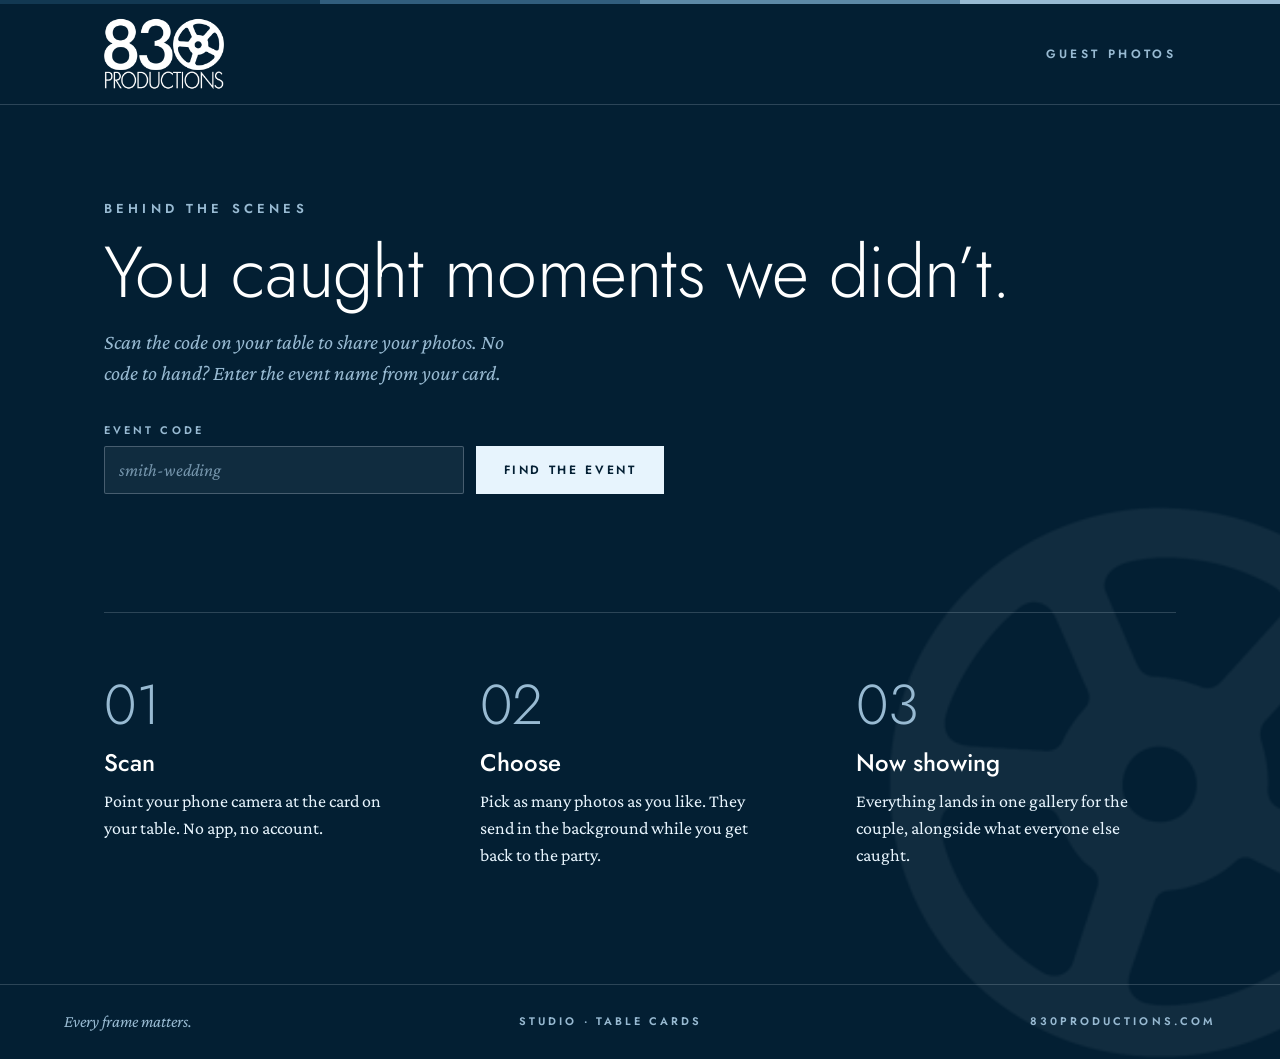
==== index.html @ 2537c4ef "Add files via upload" ====
<!doctype html>
<html lang="en">
<head>
<meta charset="utf-8">
<meta name="viewport" content="width=device-width, initial-scale=1, viewport-fit=cover">
<meta name="theme-color" content="#031F33">
<title>Guest photos · 830 Productions</title>
<meta name="description" content="Share the photos you took at the event. They go straight to the couple’s collection.">
<script>
  // A link like …/?event=smith-wedding goes straight to that event’s upload page.
  (function () {
    var e = new URLSearchParams(location.search).get('event');
    if (e) location.replace('upload.html?event=' + encodeURIComponent(e));
  })();
</script>
<link rel="icon" href="assets/reel-white.png">
<link rel="preconnect" href="https://fonts.googleapis.com">
<link rel="preconnect" href="https://fonts.gstatic.com" crossorigin>
<link rel="stylesheet" href="https://fonts.googleapis.com/css2?family=Jost:ital,wght@0,300;0,400;0,500;0,600;1,300;1,400&family=Crimson+Pro:ital,wght@0,400;0,600;1,400&display=swap">
<link rel="stylesheet" href="styles.css">
<style>
  .find { display: grid; grid-template-columns: minmax(0, 360px) auto; gap: 12px; align-items: end; margin-top: 36px; max-width: 560px; }
  .find .note { grid-column: 1 / -1; min-height: 1.4em; }
  @media (max-width: 520px) { .find { grid-template-columns: 1fr; } }

  .steps {
    display: grid; grid-template-columns: repeat(3, 1fr); gap: clamp(28px, 5vw, 56px);
    padding: clamp(36px, 6vw, 64px) 0 0; margin-top: clamp(20px, 4vw, 40px);
    border-top: 1px solid var(--border-on-dark); list-style: none; padding-left: 0;
  }
  .steps .num { font: 300 56px/1 var(--font-display); color: var(--haze); }
  .steps h2 { font: 500 24px/1.2 var(--font-display); color: var(--white); margin: 16px 0 10px; }
  .steps p { margin: 0; font-size: 18px; max-width: 30ch; }
  @media (max-width: 760px) {
    .steps { grid-template-columns: 1fr; }
    .steps li { display: grid; grid-template-columns: 72px 1fr; column-gap: 8px; align-items: start; }
    .steps .num { font-size: 44px; grid-row: span 2; }
    .steps h2 { margin-top: 6px; }
  }
</style>
</head>
<body>
<img class="reel-watermark" src="assets/reel-white.png" alt="">

<header class="site-header">
  <div class="stripe-bar" aria-hidden="true"><span></span><span></span><span></span><span></span></div>
  <div class="bar">
    <a class="brand" href="https://830productions.com"><img src="assets/logo-white.png" alt="830 Productions" width="120" height="72"></a>
    <nav class="site-nav" aria-label="Site"><span>Guest photos</span></nav>
  </div>
</header>

<main class="wrap">
  <section class="hero">
    <p class="eyebrow rise">Behind the scenes</p>
    <h1 class="title rise d1">You caught moments we didn’t.</h1>
    <p class="lede rise d2">Scan the code on your table to share your photos. No code to hand? Enter the event name from your card.</p>

    <form class="find rise d2" id="find" novalidate>
      <div class="field">
        <label for="code">Event code</label>
        <input id="code" name="event" placeholder="smith-wedding" autocapitalize="off" autocomplete="off" spellcheck="false" enterkeyhint="go">
      </div>
      <button class="btn" id="go" type="submit">Find the event</button>
      <p class="note" id="msg" role="status"></p>
    </form>
  </section>

  <ol class="steps" aria-label="How it works">
    <li>
      <div class="num" aria-hidden="true">01</div>
      <h2>Scan</h2>
      <p>Point your phone camera at the card on your table. No app, no account.</p>
    </li>
    <li>
      <div class="num" aria-hidden="true">02</div>
      <h2>Choose</h2>
      <p>Pick as many photos as you like. They send in the background while you get back to the party.</p>
    </li>
    <li>
      <div class="num" aria-hidden="true">03</div>
      <h2>Now showing</h2>
      <p>Everything lands in one gallery for the couple, alongside what everyone else caught.</p>
    </li>
  </ol>
</main>

<footer class="site-footer">
  <span class="tagline">Every frame matters.</span>
  <span><a href="qr.html">Studio · Table cards</a></span>
  <a href="https://830productions.com">830productions.com</a>
</footer>

<script src="config.js"></script>
<script src="site.js"></script>
<script>
(() => {
  const S = window.Site830;
  const form = document.getElementById('find'), input = document.getElementById('code');
  const msg = document.getElementById('msg'), go = document.getElementById('go');

  form.addEventListener('submit', async e => {
    e.preventDefault();
    const slug = S.slugify(input.value);
    if (!slug) { msg.textContent = 'Type the event name from your card.'; input.focus(); return; }
    go.disabled = true; msg.textContent = 'Looking for it…';
    try {
      const d = await S.api('info', slug);
      if (d.ok) { location.href = S.link('upload.html', slug); return; }
      msg.textContent = 'We couldn’t find that one. Check the spelling on your card.';
    } catch (err) {
      msg.textContent = 'That didn’t load. Check your signal and try again.';
    }
    go.disabled = false;
  });
})();
</script>
</body>
</html>
---- styles.css ----
/* 830 Productions — guest uploads.
   Tokens and component rules follow the 830 Productions Design System:
   six blues, square corners, flat surfaces, Futura for display, Minion for text. */

:root {
  color-scheme: dark;

  /* Palette */
  --midnight: #031F33; --harbor: #123852; --studio: #315D7D;
  --steel: #5D89A7; --haze: #98BAD2; --ice: #E7F4FD; --white: #FFFFFF;
  --midnight-70: rgba(3, 31, 51, .70);
  --midnight-90: rgba(3, 31, 51, .90);
  --ice-06: rgba(231, 244, 253, .06);
  --border-on-dark: rgba(231, 244, 253, .18);
  --border-field: rgba(231, 244, 253, .25);
  --border-subtle: rgba(3, 31, 51, .12);

  /* Type */
  --font-display: "Futura PT", Futura, Jost, "Century Gothic", Arial, sans-serif;
  --font-text: "Minion Pro", "Crimson Pro", Minion, Georgia, serif;
  --tracking-label: .32em;
  --tracking-button: .22em;

  /* Space */
  --gutter: clamp(20px, 5vw, 64px);
  --content-max: 1200px;

  /* Motion: calm, cinematic. Fades and cuts, no bounce. */
  --ease-cut: cubic-bezier(.2, 0, 0, 1);
  --ease-fade: cubic-bezier(.4, 0, .2, 1);
  --dur-fast: 140ms; --dur-base: 240ms; --dur-slow: 600ms; --dur-reel: 8s;
}

*, *::before, *::after { box-sizing: border-box; }
html { background: var(--midnight); -webkit-text-size-adjust: 100%; }
body {
  margin: 0; min-height: 100vh; min-height: 100dvh; display: flex; flex-direction: column;
  background: var(--midnight); color: var(--ice);
  font: 400 19px/1.5 var(--font-text);
  -webkit-font-smoothing: antialiased;
}
main { flex: 1; }
img { max-width: 100%; display: block; }
a { color: var(--haze); text-underline-offset: 3px; text-decoration-thickness: 1px; }
a:hover { color: var(--white); }
[hidden] { display: none !important; }
.visually-hidden {
  position: absolute; width: 1px; height: 1px; margin: -1px; padding: 0;
  overflow: hidden; clip-path: inset(50%); white-space: nowrap; border: 0;
}
:focus-visible { outline: 2px solid var(--steel); outline-offset: 3px; }

.wrap { width: 100%; max-width: var(--content-max); margin: 0 auto; padding: 0 var(--gutter); }

/* ---------- Header: Midnight bar with the four-step stripe bar on its top edge ---------- */
.stripe-bar { display: grid; grid-template-columns: repeat(4, 1fr); height: 4px; }
.stripe-bar span:nth-child(1) { background: var(--harbor); }
.stripe-bar span:nth-child(2) { background: var(--studio); }
.stripe-bar span:nth-child(3) { background: var(--steel); }
.stripe-bar span:nth-child(4) { background: var(--haze); }

.site-header { background: var(--midnight); border-bottom: 1px solid var(--border-on-dark); z-index: 20; position: relative; }
.site-header .bar {
  max-width: var(--content-max); margin: 0 auto; padding: 14px var(--gutter);
  display: flex; align-items: center; justify-content: space-between; gap: 20px;
}
.site-header .brand img { width: 120px; height: auto; } /* 120px is the minimum lockup size */
.site-nav { display: flex; align-items: center; gap: clamp(18px, 4vw, 36px); }
.site-nav a, .site-nav span {
  font: 600 12px/1 var(--font-display); letter-spacing: .28em; text-transform: uppercase;
  text-decoration: none; color: var(--haze); padding: 8px 0 6px; border-bottom: 2px solid transparent;
  transition: color var(--dur-fast) var(--ease-fade);
}
.site-nav a:hover { color: var(--white); }
.site-nav a[aria-current="page"] { color: var(--white); border-bottom-color: var(--ice); }
@media (min-width: 760px) { .site-header { position: sticky; top: 0; } }
@media (max-width: 420px) { .site-nav a, .site-nav span { font-size: 11px; letter-spacing: .2em; } }

/* ---------- Type roles ---------- */
.eyebrow {
  font: 600 13px/1.2 var(--font-display); letter-spacing: var(--tracking-label);
  text-transform: uppercase; color: var(--haze); margin: 0 0 18px;
}
.title {
  font: 300 clamp(40px, 9vw, 72px)/1.04 var(--font-display); letter-spacing: -.01em;
  margin: 0; color: var(--white); text-wrap: balance;
}
.title.sm { font-size: clamp(34px, 6vw, 48px); }
.heading { font: 500 clamp(24px, 4vw, 32px)/1.15 var(--font-display); margin: 0; color: var(--white); }
.title-meta {
  font: 600 13px/1.2 var(--font-display); letter-spacing: var(--tracking-label);
  text-transform: uppercase; color: var(--haze); margin: 18px 0 0;
}
.lede {
  font: italic 400 clamp(19px, 2.4vw, 21px)/1.45 var(--font-text);
  color: var(--haze); margin: 18px 0 0; max-width: 36ch; text-wrap: pretty;
}
.note { font: italic 400 16px/1.4 var(--font-text); color: var(--haze); margin: 0; }

.hero { padding: clamp(36px, 8vw, 96px) 0 clamp(28px, 4vw, 44px); }
.rise { animation: rise-in var(--dur-slow) var(--ease-cut) both; }
.rise.d1 { animation-delay: 80ms; } .rise.d2 { animation-delay: 160ms; }
@keyframes rise-in { from { opacity: 0; transform: translateY(12px); } to { opacity: 1; transform: none; } }
@keyframes fade-in { from { opacity: 0; } to { opacity: 1; } }
@keyframes reel-spin { to { transform: rotate(360deg); } }

/* ---------- Buttons: square, tracked Futura Demi caps, 1px nudge on press ---------- */
.btn {
  display: inline-flex; align-items: center; justify-content: center; gap: 10px;
  height: 48px; padding: 0 24px; border: 1px solid var(--ice); border-radius: 0;
  font: 600 12px/1 var(--font-display); letter-spacing: var(--tracking-button);
  text-transform: uppercase; white-space: nowrap; text-decoration: none; cursor: pointer;
  background: var(--ice); color: var(--midnight);
  transition: background var(--dur-fast) var(--ease-fade), color var(--dur-fast), border-color var(--dur-fast);
}
.btn:hover { background: var(--white); border-color: var(--white); color: var(--midnight); }
.btn:active { transform: translateY(1px); }
.btn.lg { height: 60px; padding: 0 32px; font-size: 13px; }
.btn.outline { background: transparent; color: var(--white); border-color: rgba(231, 244, 253, .5); }
.btn.outline:hover { background: var(--ice); color: var(--midnight); border-color: var(--ice); }
.btn[disabled] { opacity: .4; cursor: not-allowed; }
.btn svg { width: 16px; height: 16px; flex: none; }
.btn-row { display: flex; gap: 12px; flex-wrap: wrap; }
@media (max-width: 520px) { .btn-row.stack > .btn { flex: 1 1 100%; } }

svg.icon { fill: none; stroke: currentColor; stroke-width: 2; stroke-linecap: round; stroke-linejoin: round; }

/* ---------- Fields ---------- */
.field { display: flex; flex-direction: column; gap: 8px; }
.field label, .label {
  font: 600 11px/1.2 var(--font-display); letter-spacing: .28em; text-transform: uppercase; color: var(--haze);
}
.field input {
  width: 100%; height: 48px; padding: 0 14px; border-radius: 2px;
  border: 1px solid var(--border-field); background: var(--ice-06); color: var(--white);
  font: 400 18px/1.3 var(--font-text);
  transition: border-color var(--dur-fast);
}
.field input::placeholder { color: var(--haze); opacity: .75; font-style: italic; }
.field input:focus { border-color: var(--haze); outline: 2px solid rgba(152, 186, 210, .35); outline-offset: 0; }

/* ---------- Panels: flat, no shadow, no border ---------- */
.panel-harbor { background: var(--harbor); color: var(--white); }
.panel-ice { background: var(--ice); color: var(--midnight); }
.panel-ice .heading { color: var(--midnight); }
.panel-ice .btn { background: var(--midnight); color: var(--white); border-color: var(--midnight); }
.panel-ice .btn:hover { background: var(--harbor); border-color: var(--harbor); color: var(--white); }
.panel-ice .btn.outline { background: transparent; color: var(--midnight); border-color: var(--midnight); }
.panel-ice .btn.outline:hover { background: var(--midnight); color: var(--white); }
.panel-ice :focus-visible { outline-color: var(--studio); }

/* ---------- Reel watermark: oversized, cropped off the edge, one step lighter than the ground ---------- */
.reel-watermark {
  position: fixed; right: -18vmin; bottom: -18vmin; width: 62vmin; opacity: .06;
  pointer-events: none; z-index: 0;
}
main, .site-footer { position: relative; z-index: 1; }

/* ---------- Footer ---------- */
.site-footer {
  border-top: 1px solid var(--border-on-dark); margin-top: clamp(56px, 9vw, 96px);
  padding: 26px var(--gutter);
  display: flex; justify-content: space-between; align-items: center; gap: 12px 24px; flex-wrap: wrap;
  font: 600 11px/1.4 var(--font-display); letter-spacing: .28em; text-transform: uppercase; color: var(--steel);
}
.site-footer a { color: var(--haze); text-decoration: none; }
.site-footer a:hover { color: var(--white); }
.site-footer .tagline {
  font: italic 400 17px/1.3 var(--font-text); letter-spacing: 0; text-transform: none; color: var(--haze);
}

@media (prefers-reduced-motion: reduce) {
  *, *::before, *::after { animation: none !important; transition: none !important; }
}
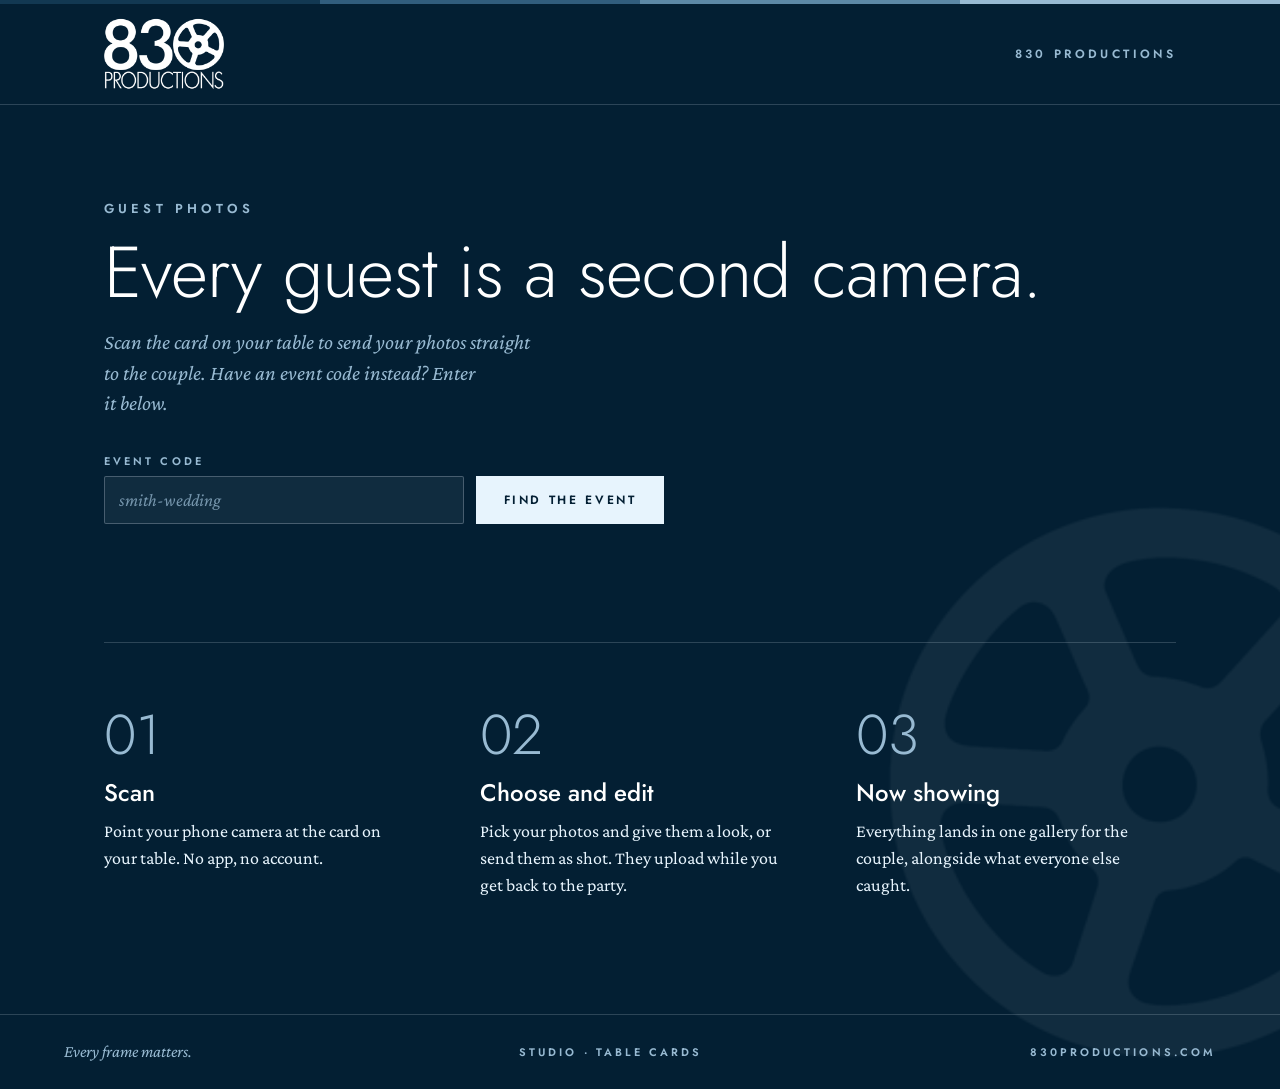
==== commit 4c911f67: "Add pop-out photo editor and refresh guest copy Guests now get an editor after choosing photos: seve" ====
--- a/index.html
+++ b/index.html
@@ -5,7 +5,7 @@
 <meta name="viewport" content="width=device-width, initial-scale=1, viewport-fit=cover">
 <meta name="theme-color" content="#031F33">
 <title>Guest photos · 830 Productions</title>
-<meta name="description" content="Share the photos you took at the event. They go straight to the couple’s collection.">
+<meta name="description" content="Send your photos from the day straight to the couple’s collection.">
 <script>
   // A link like …/?event=smith-wedding goes straight to that event’s upload page.
   (function () {
@@ -46,15 +46,15 @@
   <div class="stripe-bar" aria-hidden="true"><span></span><span></span><span></span><span></span></div>
   <div class="bar">
     <a class="brand" href="https://830productions.com"><img src="assets/logo-white.png" alt="830 Productions" width="120" height="72"></a>
-    <nav class="site-nav" aria-label="Site"><span>Guest photos</span></nav>
+    <nav class="site-nav" aria-label="Site"><span>830 Productions</span></nav>
   </div>
 </header>
 
 <main class="wrap">
   <section class="hero">
-    <p class="eyebrow rise">Behind the scenes</p>
-    <h1 class="title rise d1">You caught moments we didn’t.</h1>
-    <p class="lede rise d2">Scan the code on your table to share your photos. No code to hand? Enter the event name from your card.</p>
+    <p class="eyebrow rise">Guest photos</p>
+    <h1 class="title rise d1">Every guest is a second camera.</h1>
+    <p class="lede rise d2">Scan the card on your table to send your photos straight to the couple. Have an event code instead? Enter it below.</p>
 
     <form class="find rise d2" id="find" novalidate>
       <div class="field">
@@ -74,8 +74,8 @@
     </li>
     <li>
       <div class="num" aria-hidden="true">02</div>
-      <h2>Choose</h2>
-      <p>Pick as many photos as you like. They send in the background while you get back to the party.</p>
+      <h2>Choose and edit</h2>
+      <p>Pick your photos and give them a look, or send them as shot. They upload while you get back to the party.</p>
     </li>
     <li>
       <div class="num" aria-hidden="true">03</div>
